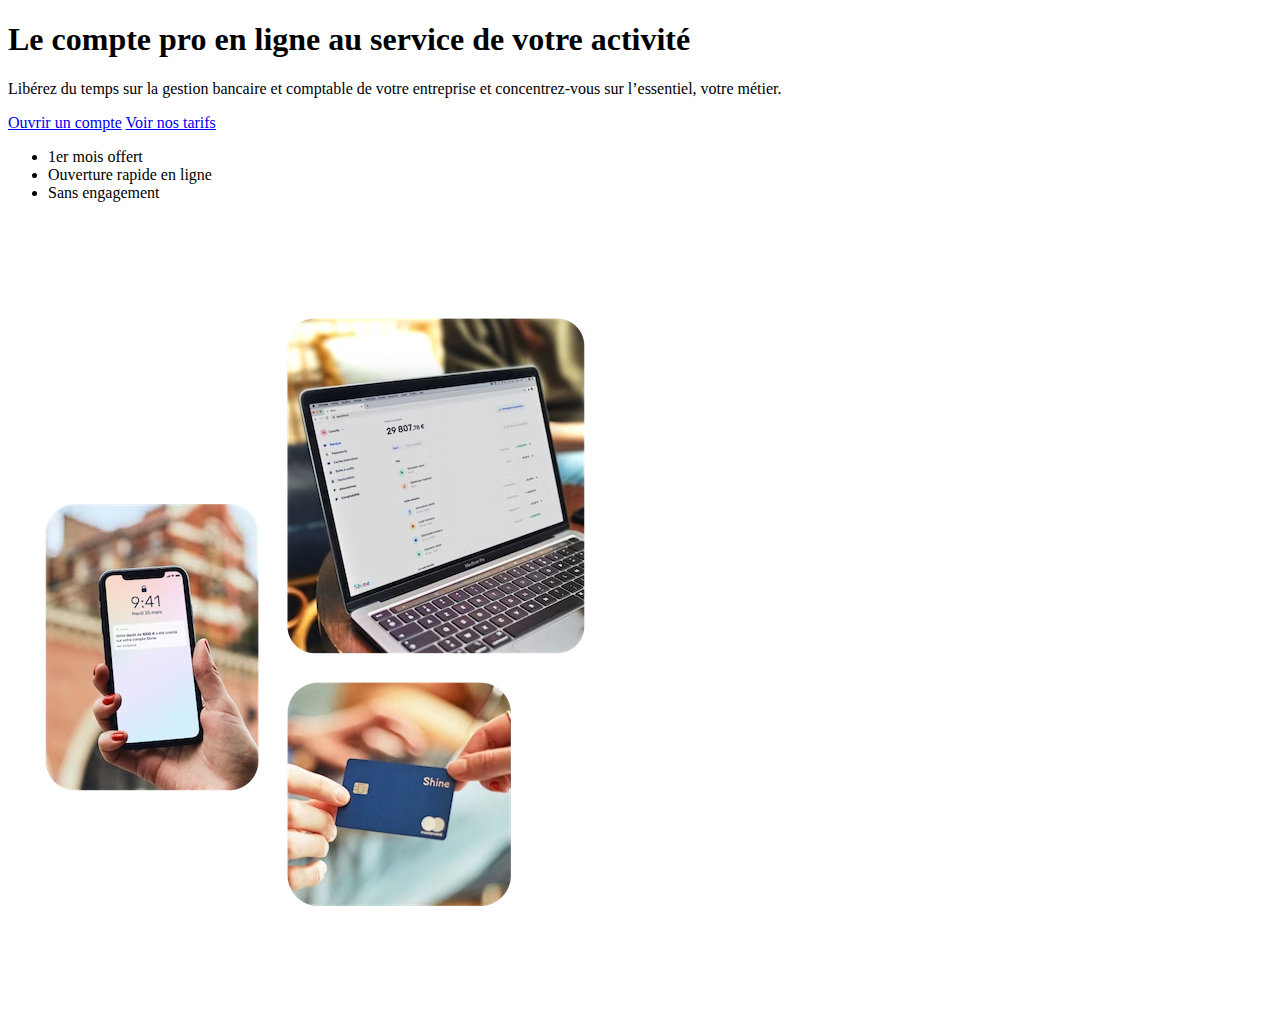
==== projet/index.html @ e363e62d "start recode shine" ====
<!DOCTYPE html>
<html lang="fr-FR">
<head>
    <meta charset="UTF-8">
    <meta http-equiv="X-UA-Compatible" content="IE=edge">
    <meta name="viewport" content="width=device-width, initial-scale=1.0">
    <link rel="stylesheet" href="./assets/css/style.css">
    <title>Shine</title>
</head>
<body>
    <!-- 
        BEM : Block Element Modifier
        BEM :  convention de nommage de classes 
        class="block__element block__element--modifier"
        class="home-cover__title home-cover__title--red"
     -->
    <section class="home-cover">
        <h1 class="home-cover__title">Le compte pro en ligne au service de votre activité</h1>
        <p class="home-cover__paragraphe">Libérez du temps sur la gestion bancaire et comptable de votre entreprise et concentrez-vous sur l’essentiel, votre métier.</p>
        <a class="home-cover__link" href="#">Ouvrir un compte</a>
        <a class="home-cover__link" href="#">Voir nos tarifs</a>
        <ul class="home-cover__list-advantages">
            <li>1er mois offert</li>
            <li>Ouverture rapide en ligne</li>
            <li>Sans engagement</li>
        </ul>
        <img class="home-cover__image" src="./assets/images/cover.avif" alt="Image illustrative">
    </section>
</body>
</html>
---- projet/assets/css/style.css ----
/*# sourceMappingURL=style.css.map */
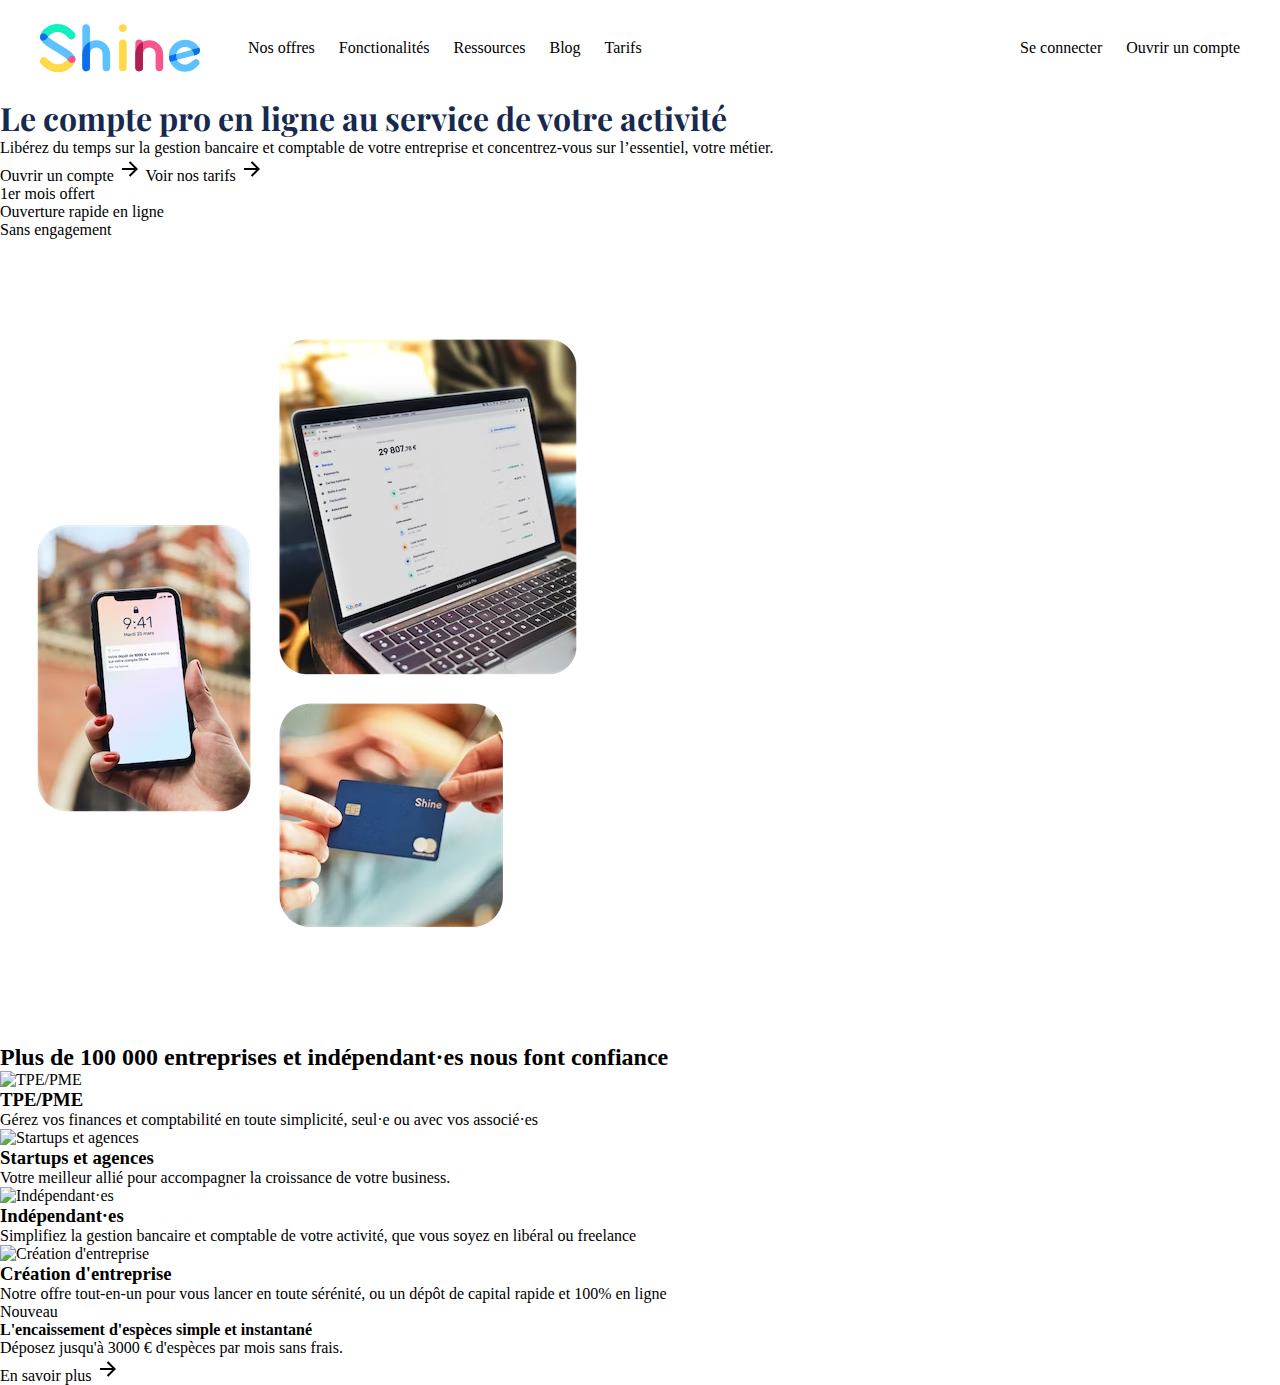
==== commit d7e690f8: "live project 2" ====
--- a/projet/index.html
+++ b/projet/index.html
@@ -5,26 +5,102 @@
     <meta http-equiv="X-UA-Compatible" content="IE=edge">
     <meta name="viewport" content="width=device-width, initial-scale=1.0">
     <link rel="stylesheet" href="./assets/css/style.css">
+    <link rel="preconnect" href="https://fonts.googleapis.com">
+    <link rel="preconnect" href="https://fonts.gstatic.com" crossorigin>
+    <link href="https://fonts.googleapis.com/css2?family=Playfair+Display:ital,wght@0,400;0,500;1,400;1,500&family=Rubik:ital,wght@0,300;0,400;0,500;1,300;1,400;1,500&display=swap" rel="stylesheet"> 
     <title>Shine</title>
 </head>
 <body>
+    <header class="header flux">
+        <svg class="header__logo" xmlns="http://www.w3.org/2000/svg" viewBox="0 0 96 29" focusable="false" class="chakra-icon css-131jqbd" aria-hidden="true"><g fill="none" fill-rule="evenodd"><path fill="#5EC1FF" fill-rule="nonzero" d="M78.276 18.882l14.183-3.791.939 3.494-14.183 3.791z"></path><path fill="#5EC1FF" fill-rule="nonzero" d="M91.99 21.704a2.237 2.237 0 011.003-.596 2.165 2.165 0 012.643 1.516c.192.707 0 1.425-.436 1.94l-.02.02-.01.01c-2.42 2.83-4.314 3.345-5.6 3.688-.071.02-.142.04-.213.05-5.114 1.274-10.319-1.737-11.676-6.79-1.367-5.112 1.712-10.367 6.886-11.75 4.314-1.153 8.71.747 10.856 4.374.425.728.547 1.122.537 1.97a2.617 2.617 0 01-1.813 2.244l-.284.07-1.458.395a5.292 5.292 0 00-.172-1.182c-.76-2.82-3.686-4.497-6.542-3.73-2.855.769-4.557 3.669-3.797 6.498.74 2.769 3.564 4.426 6.37 3.77.07-.021.131-.041.202-.061.972-.263 2.522-1.294 3.301-2.173.071-.08.142-.172.223-.253v-.01z"></path><path fill="#0C6EED" fill-rule="nonzero" d="M91.028 15.48l4.466-1.193.01.01c1.023 1.637.334 3.648-1.529 4.143l-1.56.415s.01-.9-.405-1.86c-.425-.96-.982-1.515-.982-1.515zM78.076 22.695s-.719-1.496-.709-3.557c2.299-.616 4.466-1.192 4.466-1.192s-.537 1.717.496 3.617l-4.253 1.132z"></path><path fill="#F7578C" d="M57.215 17.885c.081-4.537 3.787-8.185 8.354-8.185 4.568 0 8.274 3.648 8.355 8.185v8.235a2.28 2.28 0 01-4.557 0v-8.235a3.797 3.797 0 00-7.595 0v8.235a2.28 2.28 0 01-4.557 0v-8.235z"></path><path fill="#F7578C" d="M59.493 28.394a2.28 2.28 0 01-2.278-2.274V11.47a2.28 2.28 0 014.557 0V26.12a2.28 2.28 0 01-2.279 2.274z"></path><path fill="#B31E50" d="M61.772 17.885V11.48c0-.273-.05-.556-.142-.798a8.33 8.33 0 00-4.415 7.214v8.347a2.277 2.277 0 002.157 2.152h.243a2.277 2.277 0 002.157-2.152v-8.357c0 .01 0 0 0 0z"></path><path fill="#FFD947" d="M49.721 28.394a2.28 2.28 0 01-2.278-2.274V11.47a2.28 2.28 0 014.557 0V26.12a2.28 2.28 0 01-2.279 2.274zM47.342 2.395v.182c0 1.232 1.043 2.263 2.36 2.263 1.235 0 2.278-1.04 2.278-2.263v-.182A2.286 2.286 0 0049.7.09c-1.316 0-2.36 1-2.36 2.304z"></path><path fill="#5EC1FF" d="M25.407 17.876c.081-4.537 3.787-8.185 8.355-8.185 4.567 0 8.273 3.648 8.354 8.185v8.235a2.28 2.28 0 01-4.557 0v-8.235a3.797 3.797 0 00-7.595 0v8.235a2.28 2.28 0 01-4.557 0v-8.235z"></path><path fill="#5EC1FF" d="M25.407 2.385V26.1c0 1.253 1.023 2.294 2.279 2.294a2.29 2.29 0 002.278-2.294V2.385C29.954 1.132 28.931.09 27.686.09a2.303 2.303 0 00-2.279 2.294z"></path><path fill="#0C6EED" d="M29.964 10.6a8.34 8.34 0 00-4.557 7.275v8.215c0 1.182.901 2.163 2.056 2.274a2.29 2.29 0 002.501-2.284v-8.215V10.6z"></path><path fill="#FFD947" fill-rule="nonzero" d="M21.266 21.19v-.111s-.02-2.042-1.955-2.042h-.07c-.557 0-1.054.233-1.418.617 0 0-.638.636-1.428 1.697-.517.778-2.096 2.254-4.304 2.708-2.704.566-5.367-.555-7.929-3.314A2.386 2.386 0 00.8 20.614a2.374 2.374 0 00-.132 3.354c2.289 2.476 4.8 4.052 7.464 4.679.86.202 1.731.303 2.602.303 1.428 0 2.846-.273 4.213-.798 1.62-.637 3.17-1.647 4.344-2.87.912-.94 1.985-2.385 1.985-3.95-.01-.051-.01-.102-.01-.142z"></path><path fill="#13F0C0" fill-rule="nonzero" d="M2.228 9.953c-.466 0-.73.01-1.094-.222A2.38 2.38 0 01.03 7.72c0-2.526 2.795-5.578 6.36-6.942a11.31 11.31 0 016.835-.424c2.653.667 5.155 2.283 7.433 4.8.881.97.81 2.475-.172 3.354a2.378 2.378 0 01-3.362-.172c-2.613-2.88-5.327-4.031-8.06-3.425-2.208.495-3.717 1.98-4.173 2.748-.07.081-.202.233-.223.293-.77.9-1.498 1.92-2.44 2.001z"></path><path fill="#5EC1FF" fill-rule="nonzero" d="M21.256 21.079s0-.172-.05-.415v-.02c-.528-2.97-4.487-5.315-9.409-8.225-1.731-1.03-3.524-2.092-4.9-3.062C5.65 8.478 5.113 7.933 4.89 7.66c-.75-.839-.82-.93-1.094-1.233-.354-.384-.81-.768-1.68-.768h-.061C.962 5.659.08 6.569.03 7.72V7.933s0 .13.04.333c.396 2.82 3.86 5.012 9.307 8.245 1.762 1.041 3.585 2.122 4.982 3.112 1.246.88 1.793 1.435 2.026 1.728.05.061.101.111.142.162.607.687.688.778.951 1.061.355.384.82.768 1.681.768h.061c1.124 0 2.026-.97 2.026-2.162a.12.12 0 00.01-.101z"></path><path fill="#0C6EED" fill-rule="nonzero" d="M2.056 9.963c.557 0 1.053-.233 1.417-.617 0 0 .628-.636 1.418-1.697-.75-.839-.82-.93-1.094-1.233-.354-.384-.81-.768-1.68-.768h-.061C.942 5.648.03 6.618.03 7.8v.111s.02 2.031 1.935 2.041l.09.01z"></path><path fill="#F7578C" fill-rule="nonzero" d="M19.301 19.027c1.935 0 1.955 2.041 1.955 2.041v.112c0 1.192-.911 2.162-2.025 2.162h-.061c-.871 0-1.327-.394-1.681-.768-.284-.303-.344-.384-1.104-1.233a16.759 16.759 0 011.428-1.697c.364-.384.87-.617 1.418-.617h.07z"></path></g></svg>
+        <nav class="header__nav">
+            <ul class="header__list">
+                <li>
+                    <a href="">Nos offres</a>
+                </li>
+                <li>
+                    <a href="">Fonctionalités</a>
+                </li>
+                <li>
+                    <a href="">Ressources</a>
+                </li>
+                <li>
+                    <a href="">Blog</a>
+                </li>
+                <li>
+                    <a href="">Tarifs</a>
+                </li>
+            </ul>
+            <ul class="header__list">
+                <li>
+                    <a href="">Se connecter</a>
+                </li>
+                <li>
+                    <a href="">Ouvrir un compte</a>
+                </li>
+            </ul>
+        </nav>
+    </header>
+
     <!-- 
-        BEM : Block Element Modifier
-        BEM :  convention de nommage de classes 
+        BEM : Block Element Modifier 
+        BEM : convention de nommage de classes
         class="block__element block__element--modifier"
         class="home-cover__title home-cover__title--red"
-     -->
+    -->
+
     <section class="home-cover">
-        <h1 class="home-cover__title">Le compte pro en ligne au service de votre activité</h1>
+        <h1 class="home-cover__title title-1">Le compte pro en ligne au service de votre activité</h1>
         <p class="home-cover__paragraphe">Libérez du temps sur la gestion bancaire et comptable de votre entreprise et concentrez-vous sur l’essentiel, votre métier.</p>
-        <a class="home-cover__link" href="#">Ouvrir un compte</a>
-        <a class="home-cover__link" href="#">Voir nos tarifs</a>
+        <a class="home-cover__link" href="#">
+            <span>Ouvrir un compte</span>
+            <svg xmlns="http://www.w3.org/2000/svg" viewBox="0 0 24 24" width="24" height="24"><path fill="none" d="M0 0h24v24H0z"/><path d="M16.172 11l-5.364-5.364 1.414-1.414L20 12l-7.778 7.778-1.414-1.414L16.172 13H4v-2z"/></svg>
+        </a>
+        <a class="home-cover__link" href="#">
+            <span>Voir nos tarifs</span>
+            <svg xmlns="http://www.w3.org/2000/svg" viewBox="0 0 24 24" width="24" height="24"><path fill="none" d="M0 0h24v24H0z"/><path d="M16.172 11l-5.364-5.364 1.414-1.414L20 12l-7.778 7.778-1.414-1.414L16.172 13H4v-2z"/></svg>
+        </a>
         <ul class="home-cover__list-advantages">
             <li>1er mois offert</li>
             <li>Ouverture rapide en ligne</li>
             <li>Sans engagement</li>
         </ul>
-        <img class="home-cover__image" src="./assets/images/cover.avif" alt="Image illustrative">
+        <img class="home-cover__image" src="./assets/images/cover.avif" alt="Image illustrative de l'utilisation de l'application">
+    </section>
+
+    <section>
+        <h2>Plus de 100 000 entreprises et indépendant·es nous font confiance</h2>
+        <ul>
+            <li>
+                <img src="assets/images/list-1.avif" alt="TPE/PME">
+                <h3>TPE/PME</h3>
+                <p>Gérez vos finances et comptabilité en toute simplicité, seul·e ou avec vos associé·es</p>
+            </li>
+            <li>
+                <img src="assets/images/list-2.avif" alt="Startups et agences">
+                <h3>Startups et agences</h3>
+                <p>Votre meilleur allié pour accompagner la croissance de votre business.</p>
+            </li>
+            <li>
+                <img src="assets/images/list-2.avif" alt="Indépendant·es">
+                <h3>Indépendant·es</h3>
+                <p>Simplifiez la gestion bancaire et comptable de votre activité, que vous soyez en libéral ou freelance</p>
+            </li>
+            <li>
+                <img src="assets/images/list-2.avif" alt="Création d'entreprise">
+                <h3>Création d'entreprise</h3>
+                <p>Notre offre tout-en-un pour vous lancer en toute sérénité, ou un dépôt de capital rapide et 100% en ligne</p>
+            </li>
+        </ul>
+    </section>
+    <section>
+        <p>Nouveau</p>
+        <h4>L'encaissement d'espèces simple et <span>instantané</span></h4>
+        <p>Déposez jusqu'à 3000 € d'espèces par mois sans frais.</p>
+        <a href="#">
+            <span>En savoir plus</span>
+            <svg xmlns="http://www.w3.org/2000/svg" viewBox="0 0 24 24" width="24" height="24"><path fill="none" d="M0 0h24v24H0z"/><path d="M16.172 11l-5.364-5.364 1.414-1.414L20 12l-7.778 7.778-1.414-1.414L16.172 13H4v-2z"/></svg>
+        </a>
     </section>
 </body>
 </html>--- a/projet/assets/css/style.css
+++ b/projet/assets/css/style.css
@@ -1 +1,58 @@
-/*# sourceMappingURL=style.css.map */+* {
+  margin: 0;
+  padding: 0;
+  box-sizing: border-box;
+}
+
+a {
+  text-decoration: none;
+  color: inherit;
+}
+
+ul {
+  list-style: none;
+}
+
+.flux {
+  width: 100%;
+  max-width: 1200px;
+  margin-left: auto;
+  margin-right: auto;
+}
+
+.title-1 {
+  font-family: "Playfair Display", serif;
+  color: #17294d;
+}
+
+.title-2 {
+  font-family: "Rubik", sans-serif;
+  color: #17294d;
+}
+
+.paragraphe {
+  font-family: "Rubik", sans-serif;
+  font-size: 1rem;
+  color: #0c6cf3;
+}
+
+.header {
+  display: flex;
+  padding: 1.5rem 0;
+}
+.header__logo {
+  width: 10rem;
+  flex-shrink: 0;
+  margin-right: 3rem;
+}
+.header__nav {
+  display: flex;
+  flex-grow: 1;
+  justify-content: space-between;
+  align-items: center;
+}
+.header__list {
+  display: flex;
+  -moz-column-gap: 1.5rem;
+       column-gap: 1.5rem;
+}/*# sourceMappingURL=style.css.map */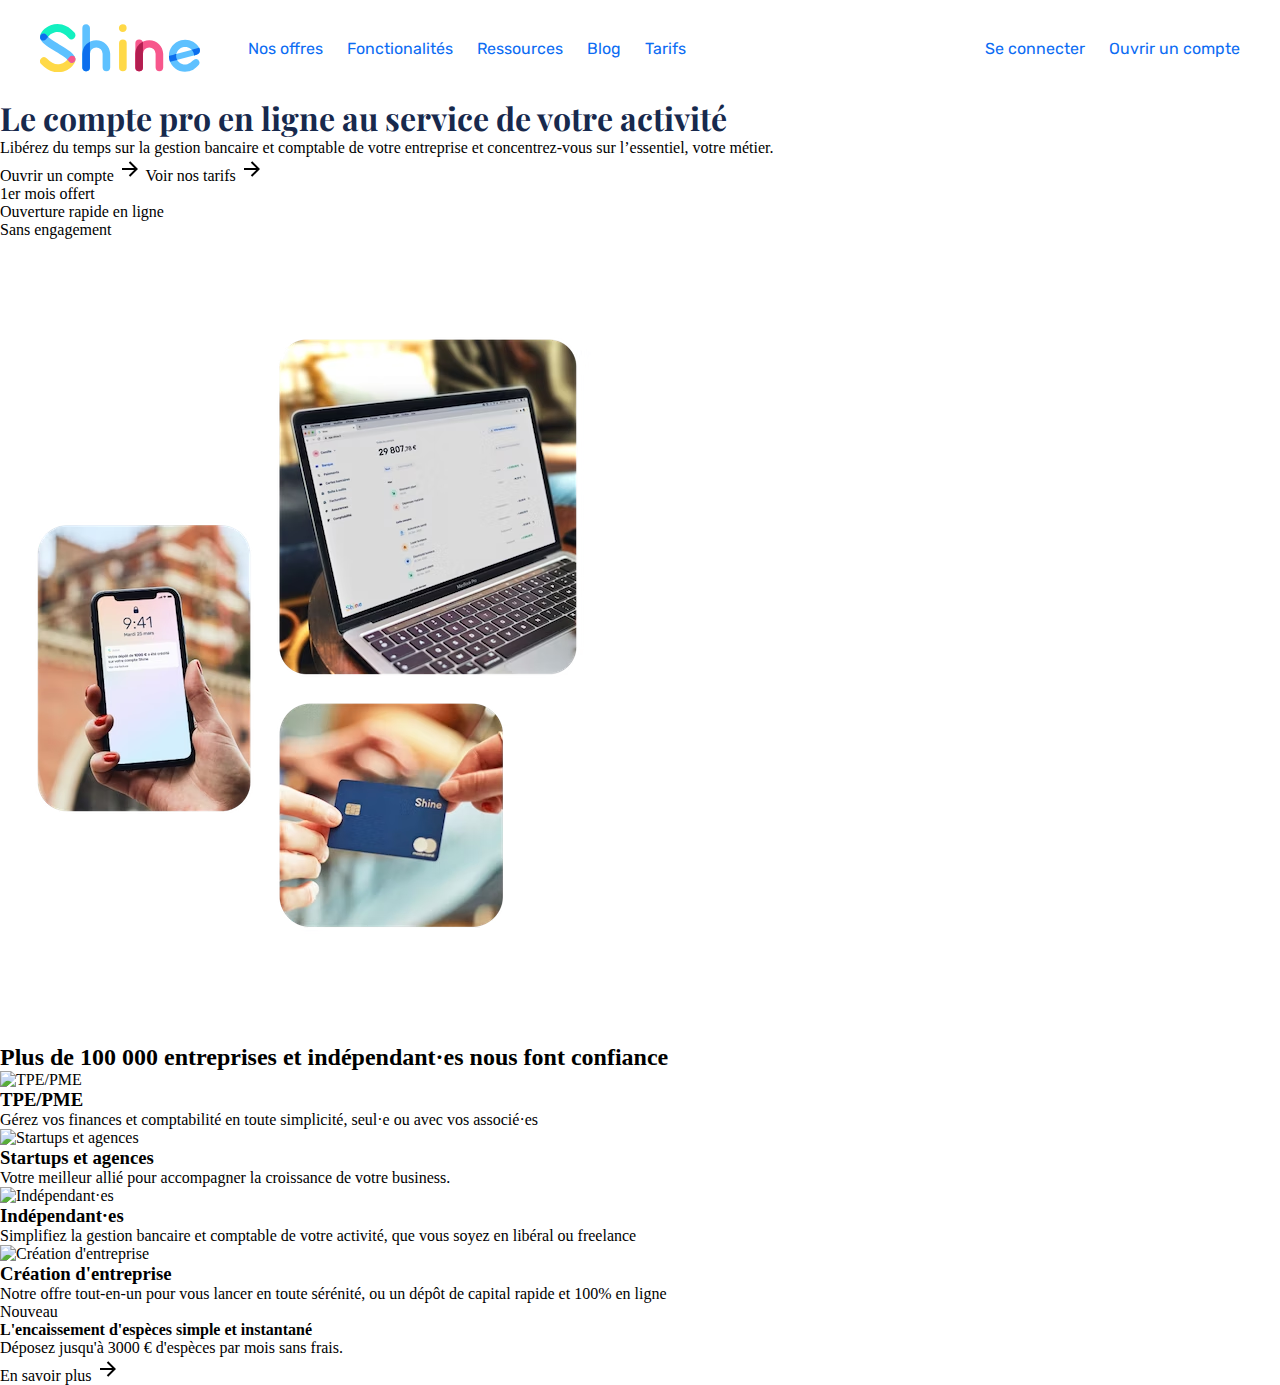
==== commit e235c733: "add theorie-3" ====
--- a/projet/index.html
+++ b/projet/index.html
@@ -13,7 +13,7 @@
 <body>
     <header class="header flux">
         <svg class="header__logo" xmlns="http://www.w3.org/2000/svg" viewBox="0 0 96 29" focusable="false" class="chakra-icon css-131jqbd" aria-hidden="true"><g fill="none" fill-rule="evenodd"><path fill="#5EC1FF" fill-rule="nonzero" d="M78.276 18.882l14.183-3.791.939 3.494-14.183 3.791z"></path><path fill="#5EC1FF" fill-rule="nonzero" d="M91.99 21.704a2.237 2.237 0 011.003-.596 2.165 2.165 0 012.643 1.516c.192.707 0 1.425-.436 1.94l-.02.02-.01.01c-2.42 2.83-4.314 3.345-5.6 3.688-.071.02-.142.04-.213.05-5.114 1.274-10.319-1.737-11.676-6.79-1.367-5.112 1.712-10.367 6.886-11.75 4.314-1.153 8.71.747 10.856 4.374.425.728.547 1.122.537 1.97a2.617 2.617 0 01-1.813 2.244l-.284.07-1.458.395a5.292 5.292 0 00-.172-1.182c-.76-2.82-3.686-4.497-6.542-3.73-2.855.769-4.557 3.669-3.797 6.498.74 2.769 3.564 4.426 6.37 3.77.07-.021.131-.041.202-.061.972-.263 2.522-1.294 3.301-2.173.071-.08.142-.172.223-.253v-.01z"></path><path fill="#0C6EED" fill-rule="nonzero" d="M91.028 15.48l4.466-1.193.01.01c1.023 1.637.334 3.648-1.529 4.143l-1.56.415s.01-.9-.405-1.86c-.425-.96-.982-1.515-.982-1.515zM78.076 22.695s-.719-1.496-.709-3.557c2.299-.616 4.466-1.192 4.466-1.192s-.537 1.717.496 3.617l-4.253 1.132z"></path><path fill="#F7578C" d="M57.215 17.885c.081-4.537 3.787-8.185 8.354-8.185 4.568 0 8.274 3.648 8.355 8.185v8.235a2.28 2.28 0 01-4.557 0v-8.235a3.797 3.797 0 00-7.595 0v8.235a2.28 2.28 0 01-4.557 0v-8.235z"></path><path fill="#F7578C" d="M59.493 28.394a2.28 2.28 0 01-2.278-2.274V11.47a2.28 2.28 0 014.557 0V26.12a2.28 2.28 0 01-2.279 2.274z"></path><path fill="#B31E50" d="M61.772 17.885V11.48c0-.273-.05-.556-.142-.798a8.33 8.33 0 00-4.415 7.214v8.347a2.277 2.277 0 002.157 2.152h.243a2.277 2.277 0 002.157-2.152v-8.357c0 .01 0 0 0 0z"></path><path fill="#FFD947" d="M49.721 28.394a2.28 2.28 0 01-2.278-2.274V11.47a2.28 2.28 0 014.557 0V26.12a2.28 2.28 0 01-2.279 2.274zM47.342 2.395v.182c0 1.232 1.043 2.263 2.36 2.263 1.235 0 2.278-1.04 2.278-2.263v-.182A2.286 2.286 0 0049.7.09c-1.316 0-2.36 1-2.36 2.304z"></path><path fill="#5EC1FF" d="M25.407 17.876c.081-4.537 3.787-8.185 8.355-8.185 4.567 0 8.273 3.648 8.354 8.185v8.235a2.28 2.28 0 01-4.557 0v-8.235a3.797 3.797 0 00-7.595 0v8.235a2.28 2.28 0 01-4.557 0v-8.235z"></path><path fill="#5EC1FF" d="M25.407 2.385V26.1c0 1.253 1.023 2.294 2.279 2.294a2.29 2.29 0 002.278-2.294V2.385C29.954 1.132 28.931.09 27.686.09a2.303 2.303 0 00-2.279 2.294z"></path><path fill="#0C6EED" d="M29.964 10.6a8.34 8.34 0 00-4.557 7.275v8.215c0 1.182.901 2.163 2.056 2.274a2.29 2.29 0 002.501-2.284v-8.215V10.6z"></path><path fill="#FFD947" fill-rule="nonzero" d="M21.266 21.19v-.111s-.02-2.042-1.955-2.042h-.07c-.557 0-1.054.233-1.418.617 0 0-.638.636-1.428 1.697-.517.778-2.096 2.254-4.304 2.708-2.704.566-5.367-.555-7.929-3.314A2.386 2.386 0 00.8 20.614a2.374 2.374 0 00-.132 3.354c2.289 2.476 4.8 4.052 7.464 4.679.86.202 1.731.303 2.602.303 1.428 0 2.846-.273 4.213-.798 1.62-.637 3.17-1.647 4.344-2.87.912-.94 1.985-2.385 1.985-3.95-.01-.051-.01-.102-.01-.142z"></path><path fill="#13F0C0" fill-rule="nonzero" d="M2.228 9.953c-.466 0-.73.01-1.094-.222A2.38 2.38 0 01.03 7.72c0-2.526 2.795-5.578 6.36-6.942a11.31 11.31 0 016.835-.424c2.653.667 5.155 2.283 7.433 4.8.881.97.81 2.475-.172 3.354a2.378 2.378 0 01-3.362-.172c-2.613-2.88-5.327-4.031-8.06-3.425-2.208.495-3.717 1.98-4.173 2.748-.07.081-.202.233-.223.293-.77.9-1.498 1.92-2.44 2.001z"></path><path fill="#5EC1FF" fill-rule="nonzero" d="M21.256 21.079s0-.172-.05-.415v-.02c-.528-2.97-4.487-5.315-9.409-8.225-1.731-1.03-3.524-2.092-4.9-3.062C5.65 8.478 5.113 7.933 4.89 7.66c-.75-.839-.82-.93-1.094-1.233-.354-.384-.81-.768-1.68-.768h-.061C.962 5.659.08 6.569.03 7.72V7.933s0 .13.04.333c.396 2.82 3.86 5.012 9.307 8.245 1.762 1.041 3.585 2.122 4.982 3.112 1.246.88 1.793 1.435 2.026 1.728.05.061.101.111.142.162.607.687.688.778.951 1.061.355.384.82.768 1.681.768h.061c1.124 0 2.026-.97 2.026-2.162a.12.12 0 00.01-.101z"></path><path fill="#0C6EED" fill-rule="nonzero" d="M2.056 9.963c.557 0 1.053-.233 1.417-.617 0 0 .628-.636 1.418-1.697-.75-.839-.82-.93-1.094-1.233-.354-.384-.81-.768-1.68-.768h-.061C.942 5.648.03 6.618.03 7.8v.111s.02 2.031 1.935 2.041l.09.01z"></path><path fill="#F7578C" fill-rule="nonzero" d="M19.301 19.027c1.935 0 1.955 2.041 1.955 2.041v.112c0 1.192-.911 2.162-2.025 2.162h-.061c-.871 0-1.327-.394-1.681-.768-.284-.303-.344-.384-1.104-1.233a16.759 16.759 0 011.428-1.697c.364-.384.87-.617 1.418-.617h.07z"></path></g></svg>
-        <nav class="header__nav">
+        <nav class="header__nav paragraphe">
             <ul class="header__list">
                 <li>
                     <a href="">Nos offres</a>
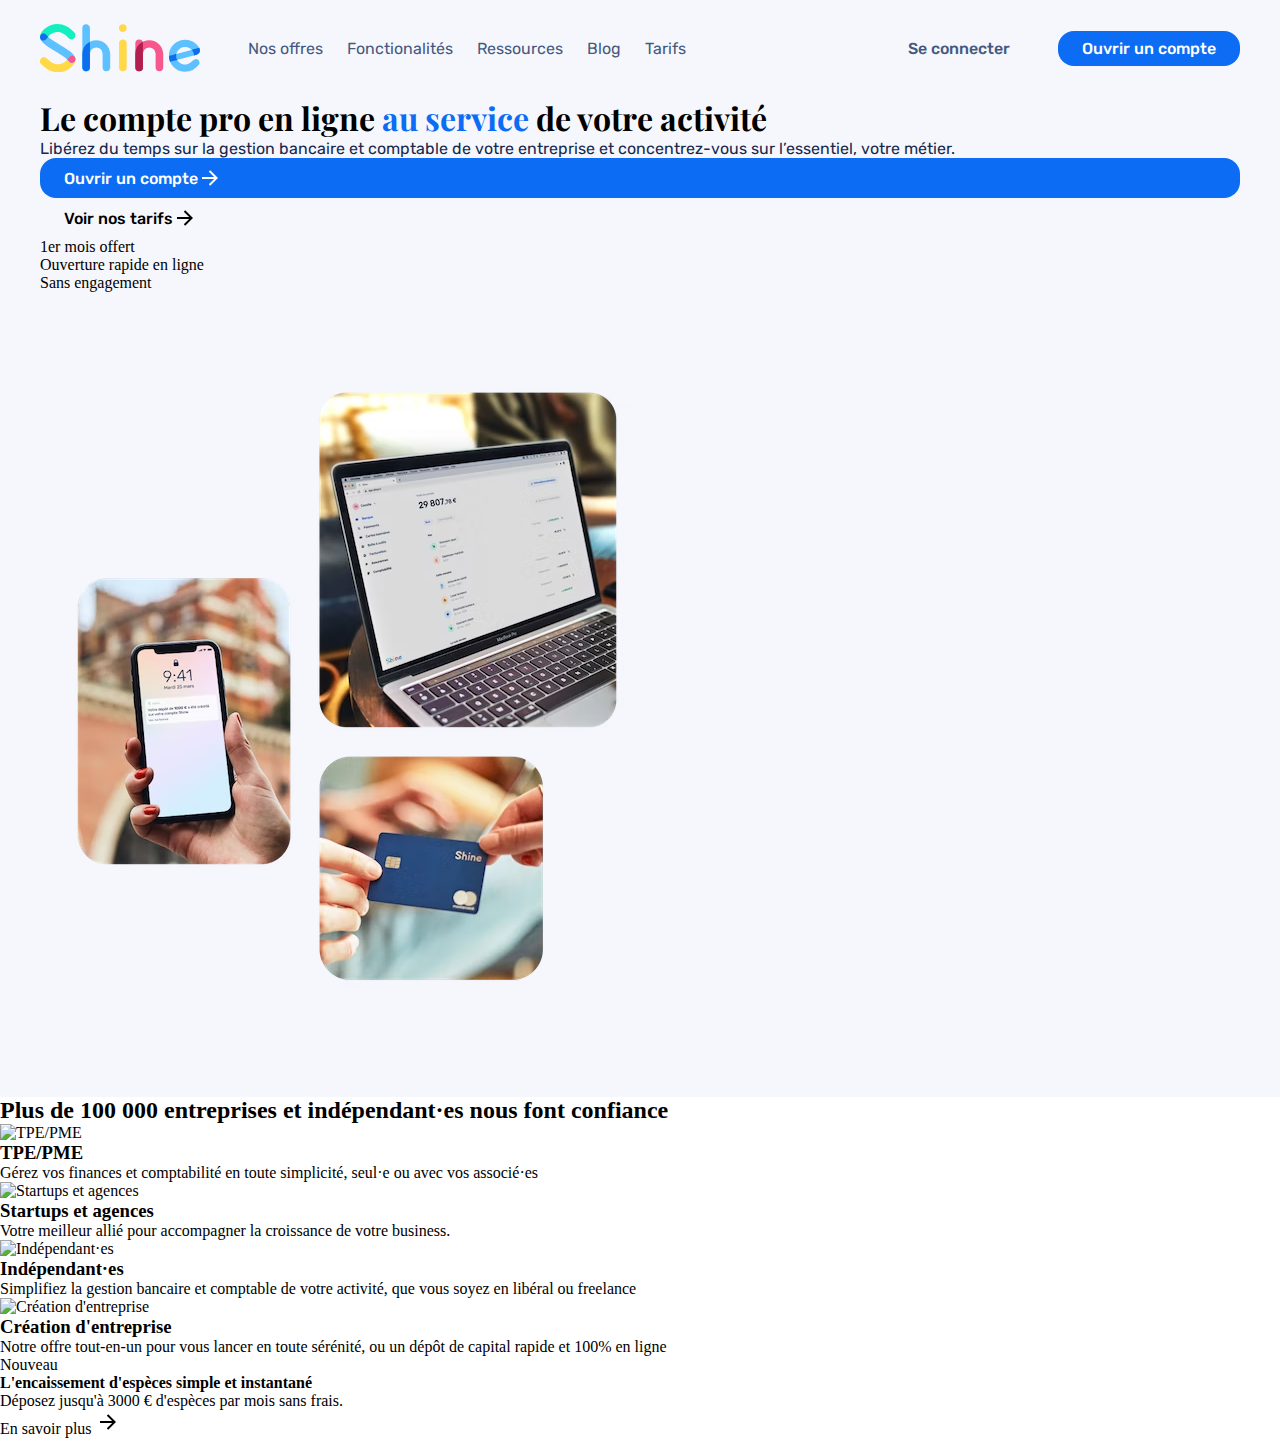
==== commit b5b3fe07: "Live project 3" ====
--- a/projet/index.html
+++ b/projet/index.html
@@ -11,35 +11,37 @@
     <title>Shine</title>
 </head>
 <body>
-    <header class="header flux">
-        <svg class="header__logo" xmlns="http://www.w3.org/2000/svg" viewBox="0 0 96 29" focusable="false" class="chakra-icon css-131jqbd" aria-hidden="true"><g fill="none" fill-rule="evenodd"><path fill="#5EC1FF" fill-rule="nonzero" d="M78.276 18.882l14.183-3.791.939 3.494-14.183 3.791z"></path><path fill="#5EC1FF" fill-rule="nonzero" d="M91.99 21.704a2.237 2.237 0 011.003-.596 2.165 2.165 0 012.643 1.516c.192.707 0 1.425-.436 1.94l-.02.02-.01.01c-2.42 2.83-4.314 3.345-5.6 3.688-.071.02-.142.04-.213.05-5.114 1.274-10.319-1.737-11.676-6.79-1.367-5.112 1.712-10.367 6.886-11.75 4.314-1.153 8.71.747 10.856 4.374.425.728.547 1.122.537 1.97a2.617 2.617 0 01-1.813 2.244l-.284.07-1.458.395a5.292 5.292 0 00-.172-1.182c-.76-2.82-3.686-4.497-6.542-3.73-2.855.769-4.557 3.669-3.797 6.498.74 2.769 3.564 4.426 6.37 3.77.07-.021.131-.041.202-.061.972-.263 2.522-1.294 3.301-2.173.071-.08.142-.172.223-.253v-.01z"></path><path fill="#0C6EED" fill-rule="nonzero" d="M91.028 15.48l4.466-1.193.01.01c1.023 1.637.334 3.648-1.529 4.143l-1.56.415s.01-.9-.405-1.86c-.425-.96-.982-1.515-.982-1.515zM78.076 22.695s-.719-1.496-.709-3.557c2.299-.616 4.466-1.192 4.466-1.192s-.537 1.717.496 3.617l-4.253 1.132z"></path><path fill="#F7578C" d="M57.215 17.885c.081-4.537 3.787-8.185 8.354-8.185 4.568 0 8.274 3.648 8.355 8.185v8.235a2.28 2.28 0 01-4.557 0v-8.235a3.797 3.797 0 00-7.595 0v8.235a2.28 2.28 0 01-4.557 0v-8.235z"></path><path fill="#F7578C" d="M59.493 28.394a2.28 2.28 0 01-2.278-2.274V11.47a2.28 2.28 0 014.557 0V26.12a2.28 2.28 0 01-2.279 2.274z"></path><path fill="#B31E50" d="M61.772 17.885V11.48c0-.273-.05-.556-.142-.798a8.33 8.33 0 00-4.415 7.214v8.347a2.277 2.277 0 002.157 2.152h.243a2.277 2.277 0 002.157-2.152v-8.357c0 .01 0 0 0 0z"></path><path fill="#FFD947" d="M49.721 28.394a2.28 2.28 0 01-2.278-2.274V11.47a2.28 2.28 0 014.557 0V26.12a2.28 2.28 0 01-2.279 2.274zM47.342 2.395v.182c0 1.232 1.043 2.263 2.36 2.263 1.235 0 2.278-1.04 2.278-2.263v-.182A2.286 2.286 0 0049.7.09c-1.316 0-2.36 1-2.36 2.304z"></path><path fill="#5EC1FF" d="M25.407 17.876c.081-4.537 3.787-8.185 8.355-8.185 4.567 0 8.273 3.648 8.354 8.185v8.235a2.28 2.28 0 01-4.557 0v-8.235a3.797 3.797 0 00-7.595 0v8.235a2.28 2.28 0 01-4.557 0v-8.235z"></path><path fill="#5EC1FF" d="M25.407 2.385V26.1c0 1.253 1.023 2.294 2.279 2.294a2.29 2.29 0 002.278-2.294V2.385C29.954 1.132 28.931.09 27.686.09a2.303 2.303 0 00-2.279 2.294z"></path><path fill="#0C6EED" d="M29.964 10.6a8.34 8.34 0 00-4.557 7.275v8.215c0 1.182.901 2.163 2.056 2.274a2.29 2.29 0 002.501-2.284v-8.215V10.6z"></path><path fill="#FFD947" fill-rule="nonzero" d="M21.266 21.19v-.111s-.02-2.042-1.955-2.042h-.07c-.557 0-1.054.233-1.418.617 0 0-.638.636-1.428 1.697-.517.778-2.096 2.254-4.304 2.708-2.704.566-5.367-.555-7.929-3.314A2.386 2.386 0 00.8 20.614a2.374 2.374 0 00-.132 3.354c2.289 2.476 4.8 4.052 7.464 4.679.86.202 1.731.303 2.602.303 1.428 0 2.846-.273 4.213-.798 1.62-.637 3.17-1.647 4.344-2.87.912-.94 1.985-2.385 1.985-3.95-.01-.051-.01-.102-.01-.142z"></path><path fill="#13F0C0" fill-rule="nonzero" d="M2.228 9.953c-.466 0-.73.01-1.094-.222A2.38 2.38 0 01.03 7.72c0-2.526 2.795-5.578 6.36-6.942a11.31 11.31 0 016.835-.424c2.653.667 5.155 2.283 7.433 4.8.881.97.81 2.475-.172 3.354a2.378 2.378 0 01-3.362-.172c-2.613-2.88-5.327-4.031-8.06-3.425-2.208.495-3.717 1.98-4.173 2.748-.07.081-.202.233-.223.293-.77.9-1.498 1.92-2.44 2.001z"></path><path fill="#5EC1FF" fill-rule="nonzero" d="M21.256 21.079s0-.172-.05-.415v-.02c-.528-2.97-4.487-5.315-9.409-8.225-1.731-1.03-3.524-2.092-4.9-3.062C5.65 8.478 5.113 7.933 4.89 7.66c-.75-.839-.82-.93-1.094-1.233-.354-.384-.81-.768-1.68-.768h-.061C.962 5.659.08 6.569.03 7.72V7.933s0 .13.04.333c.396 2.82 3.86 5.012 9.307 8.245 1.762 1.041 3.585 2.122 4.982 3.112 1.246.88 1.793 1.435 2.026 1.728.05.061.101.111.142.162.607.687.688.778.951 1.061.355.384.82.768 1.681.768h.061c1.124 0 2.026-.97 2.026-2.162a.12.12 0 00.01-.101z"></path><path fill="#0C6EED" fill-rule="nonzero" d="M2.056 9.963c.557 0 1.053-.233 1.417-.617 0 0 .628-.636 1.418-1.697-.75-.839-.82-.93-1.094-1.233-.354-.384-.81-.768-1.68-.768h-.061C.942 5.648.03 6.618.03 7.8v.111s.02 2.031 1.935 2.041l.09.01z"></path><path fill="#F7578C" fill-rule="nonzero" d="M19.301 19.027c1.935 0 1.955 2.041 1.955 2.041v.112c0 1.192-.911 2.162-2.025 2.162h-.061c-.871 0-1.327-.394-1.681-.768-.284-.303-.344-.384-1.104-1.233a16.759 16.759 0 011.428-1.697c.364-.384.87-.617 1.418-.617h.07z"></path></g></svg>
-        <nav class="header__nav paragraphe">
-            <ul class="header__list">
-                <li>
-                    <a href="">Nos offres</a>
-                </li>
-                <li>
-                    <a href="">Fonctionalités</a>
-                </li>
-                <li>
-                    <a href="">Ressources</a>
-                </li>
-                <li>
-                    <a href="">Blog</a>
-                </li>
-                <li>
-                    <a href="">Tarifs</a>
-                </li>
-            </ul>
-            <ul class="header__list">
-                <li>
-                    <a href="">Se connecter</a>
-                </li>
-                <li>
-                    <a href="">Ouvrir un compte</a>
-                </li>
-            </ul>
-        </nav>
+    <header class="header">
+        <div class="flux">
+            <svg class="header__logo" xmlns="http://www.w3.org/2000/svg" viewBox="0 0 96 29" focusable="false" class="chakra-icon css-131jqbd" aria-hidden="true"><g fill="none" fill-rule="evenodd"><path fill="#5EC1FF" fill-rule="nonzero" d="M78.276 18.882l14.183-3.791.939 3.494-14.183 3.791z"></path><path fill="#5EC1FF" fill-rule="nonzero" d="M91.99 21.704a2.237 2.237 0 011.003-.596 2.165 2.165 0 012.643 1.516c.192.707 0 1.425-.436 1.94l-.02.02-.01.01c-2.42 2.83-4.314 3.345-5.6 3.688-.071.02-.142.04-.213.05-5.114 1.274-10.319-1.737-11.676-6.79-1.367-5.112 1.712-10.367 6.886-11.75 4.314-1.153 8.71.747 10.856 4.374.425.728.547 1.122.537 1.97a2.617 2.617 0 01-1.813 2.244l-.284.07-1.458.395a5.292 5.292 0 00-.172-1.182c-.76-2.82-3.686-4.497-6.542-3.73-2.855.769-4.557 3.669-3.797 6.498.74 2.769 3.564 4.426 6.37 3.77.07-.021.131-.041.202-.061.972-.263 2.522-1.294 3.301-2.173.071-.08.142-.172.223-.253v-.01z"></path><path fill="#0C6EED" fill-rule="nonzero" d="M91.028 15.48l4.466-1.193.01.01c1.023 1.637.334 3.648-1.529 4.143l-1.56.415s.01-.9-.405-1.86c-.425-.96-.982-1.515-.982-1.515zM78.076 22.695s-.719-1.496-.709-3.557c2.299-.616 4.466-1.192 4.466-1.192s-.537 1.717.496 3.617l-4.253 1.132z"></path><path fill="#F7578C" d="M57.215 17.885c.081-4.537 3.787-8.185 8.354-8.185 4.568 0 8.274 3.648 8.355 8.185v8.235a2.28 2.28 0 01-4.557 0v-8.235a3.797 3.797 0 00-7.595 0v8.235a2.28 2.28 0 01-4.557 0v-8.235z"></path><path fill="#F7578C" d="M59.493 28.394a2.28 2.28 0 01-2.278-2.274V11.47a2.28 2.28 0 014.557 0V26.12a2.28 2.28 0 01-2.279 2.274z"></path><path fill="#B31E50" d="M61.772 17.885V11.48c0-.273-.05-.556-.142-.798a8.33 8.33 0 00-4.415 7.214v8.347a2.277 2.277 0 002.157 2.152h.243a2.277 2.277 0 002.157-2.152v-8.357c0 .01 0 0 0 0z"></path><path fill="#FFD947" d="M49.721 28.394a2.28 2.28 0 01-2.278-2.274V11.47a2.28 2.28 0 014.557 0V26.12a2.28 2.28 0 01-2.279 2.274zM47.342 2.395v.182c0 1.232 1.043 2.263 2.36 2.263 1.235 0 2.278-1.04 2.278-2.263v-.182A2.286 2.286 0 0049.7.09c-1.316 0-2.36 1-2.36 2.304z"></path><path fill="#5EC1FF" d="M25.407 17.876c.081-4.537 3.787-8.185 8.355-8.185 4.567 0 8.273 3.648 8.354 8.185v8.235a2.28 2.28 0 01-4.557 0v-8.235a3.797 3.797 0 00-7.595 0v8.235a2.28 2.28 0 01-4.557 0v-8.235z"></path><path fill="#5EC1FF" d="M25.407 2.385V26.1c0 1.253 1.023 2.294 2.279 2.294a2.29 2.29 0 002.278-2.294V2.385C29.954 1.132 28.931.09 27.686.09a2.303 2.303 0 00-2.279 2.294z"></path><path fill="#0C6EED" d="M29.964 10.6a8.34 8.34 0 00-4.557 7.275v8.215c0 1.182.901 2.163 2.056 2.274a2.29 2.29 0 002.501-2.284v-8.215V10.6z"></path><path fill="#FFD947" fill-rule="nonzero" d="M21.266 21.19v-.111s-.02-2.042-1.955-2.042h-.07c-.557 0-1.054.233-1.418.617 0 0-.638.636-1.428 1.697-.517.778-2.096 2.254-4.304 2.708-2.704.566-5.367-.555-7.929-3.314A2.386 2.386 0 00.8 20.614a2.374 2.374 0 00-.132 3.354c2.289 2.476 4.8 4.052 7.464 4.679.86.202 1.731.303 2.602.303 1.428 0 2.846-.273 4.213-.798 1.62-.637 3.17-1.647 4.344-2.87.912-.94 1.985-2.385 1.985-3.95-.01-.051-.01-.102-.01-.142z"></path><path fill="#13F0C0" fill-rule="nonzero" d="M2.228 9.953c-.466 0-.73.01-1.094-.222A2.38 2.38 0 01.03 7.72c0-2.526 2.795-5.578 6.36-6.942a11.31 11.31 0 016.835-.424c2.653.667 5.155 2.283 7.433 4.8.881.97.81 2.475-.172 3.354a2.378 2.378 0 01-3.362-.172c-2.613-2.88-5.327-4.031-8.06-3.425-2.208.495-3.717 1.98-4.173 2.748-.07.081-.202.233-.223.293-.77.9-1.498 1.92-2.44 2.001z"></path><path fill="#5EC1FF" fill-rule="nonzero" d="M21.256 21.079s0-.172-.05-.415v-.02c-.528-2.97-4.487-5.315-9.409-8.225-1.731-1.03-3.524-2.092-4.9-3.062C5.65 8.478 5.113 7.933 4.89 7.66c-.75-.839-.82-.93-1.094-1.233-.354-.384-.81-.768-1.68-.768h-.061C.962 5.659.08 6.569.03 7.72V7.933s0 .13.04.333c.396 2.82 3.86 5.012 9.307 8.245 1.762 1.041 3.585 2.122 4.982 3.112 1.246.88 1.793 1.435 2.026 1.728.05.061.101.111.142.162.607.687.688.778.951 1.061.355.384.82.768 1.681.768h.061c1.124 0 2.026-.97 2.026-2.162a.12.12 0 00.01-.101z"></path><path fill="#0C6EED" fill-rule="nonzero" d="M2.056 9.963c.557 0 1.053-.233 1.417-.617 0 0 .628-.636 1.418-1.697-.75-.839-.82-.93-1.094-1.233-.354-.384-.81-.768-1.68-.768h-.061C.942 5.648.03 6.618.03 7.8v.111s.02 2.031 1.935 2.041l.09.01z"></path><path fill="#F7578C" fill-rule="nonzero" d="M19.301 19.027c1.935 0 1.955 2.041 1.955 2.041v.112c0 1.192-.911 2.162-2.025 2.162h-.061c-.871 0-1.327-.394-1.681-.768-.284-.303-.344-.384-1.104-1.233a16.759 16.759 0 011.428-1.697c.364-.384.87-.617 1.418-.617h.07z"></path></g></svg>
+            <nav class="header__nav">
+                <ul class="header__list">
+                    <li>
+                        <a href="">Nos offres</a>
+                    </li>
+                    <li>
+                        <a href="">Fonctionalités</a>
+                    </li>
+                    <li>
+                        <a href="">Ressources</a>
+                    </li>
+                    <li>
+                        <a href="">Blog</a>
+                    </li>
+                    <li>
+                        <a href="">Tarifs</a>
+                    </li>
+                </ul>
+                <ul class="header__list">
+                    <li>
+                        <a class="button" href="">Se connecter</a>
+                    </li>
+                    <li>
+                        <a class="button--blue" href="">Ouvrir un compte</a>
+                    </li>
+                </ul>
+            </nav>
+        </div>
     </header>
 
     <!-- 
@@ -50,22 +52,24 @@
     -->
 
     <section class="home-cover">
-        <h1 class="home-cover__title title-1">Le compte pro en ligne au service de votre activité</h1>
-        <p class="home-cover__paragraphe">Libérez du temps sur la gestion bancaire et comptable de votre entreprise et concentrez-vous sur l’essentiel, votre métier.</p>
-        <a class="home-cover__link" href="#">
-            <span>Ouvrir un compte</span>
-            <svg xmlns="http://www.w3.org/2000/svg" viewBox="0 0 24 24" width="24" height="24"><path fill="none" d="M0 0h24v24H0z"/><path d="M16.172 11l-5.364-5.364 1.414-1.414L20 12l-7.778 7.778-1.414-1.414L16.172 13H4v-2z"/></svg>
-        </a>
-        <a class="home-cover__link" href="#">
-            <span>Voir nos tarifs</span>
-            <svg xmlns="http://www.w3.org/2000/svg" viewBox="0 0 24 24" width="24" height="24"><path fill="none" d="M0 0h24v24H0z"/><path d="M16.172 11l-5.364-5.364 1.414-1.414L20 12l-7.778 7.778-1.414-1.414L16.172 13H4v-2z"/></svg>
-        </a>
-        <ul class="home-cover__list-advantages">
-            <li>1er mois offert</li>
-            <li>Ouverture rapide en ligne</li>
-            <li>Sans engagement</li>
-        </ul>
-        <img class="home-cover__image" src="./assets/images/cover.avif" alt="Image illustrative de l'utilisation de l'application">
+        <div class="flux">
+            <h1 class="home-cover__title">Le compte pro en ligne <span>au service</span> de votre activité</h1>
+            <p class="home-cover__paragraphe">Libérez du temps sur la gestion bancaire et comptable de votre entreprise et concentrez-vous sur l’essentiel, votre métier.</p>
+            <a class="button--blue" href="#">
+                Ouvrir un compte
+                <svg class="button__icon" xmlns="http://www.w3.org/2000/svg" viewBox="0 0 24 24" width="24" height="24"><path fill="none" d="M0 0h24v24H0z"/><path d="M16.172 11l-5.364-5.364 1.414-1.414L20 12l-7.778 7.778-1.414-1.414L16.172 13H4v-2z"/></svg>
+            </a>
+            <a class="button home-cover__link" href="#">
+                Voir nos tarifs
+                <svg class="button__icon" xmlns="http://www.w3.org/2000/svg" viewBox="0 0 24 24" width="24" height="24"><path fill="none" d="M0 0h24v24H0z"/><path d="M16.172 11l-5.364-5.364 1.414-1.414L20 12l-7.778 7.778-1.414-1.414L16.172 13H4v-2z"/></svg>
+            </a>
+            <ul class="home-cover__list-advantages">
+                <li>1er mois offert</li>
+                <li>Ouverture rapide en ligne</li>
+                <li>Sans engagement</li>
+            </ul>
+            <img class="home-cover__image" src="./assets/images/cover.avif" alt="Image illustrative de l'utilisation de l'application">
+        </div>
     </section>
 
     <section>
--- a/projet/assets/css/style.css
+++ b/projet/assets/css/style.css
@@ -20,25 +20,33 @@
   margin-right: auto;
 }
 
-.title-1 {
+.home-cover__title {
   font-family: "Playfair Display", serif;
+}
+
+.button, .button--blue, .home-cover__paragraphe, .header__list {
+  font-family: "Rubik", sans-serif;
+  font-size: 1rem;
+}
+
+.header__list {
+  color: #455980;
+}
+
+.home-cover__title span {
+  color: #0c6cf3;
+}
+
+.home-cover__paragraphe {
   color: #17294d;
 }
 
-.title-2 {
-  font-family: "Rubik", sans-serif;
-  color: #17294d;
+.header {
+  padding: 1.5rem 0;
+  background-color: #f5f7fd;
 }
-
-.paragraphe {
-  font-family: "Rubik", sans-serif;
-  font-size: 1rem;
-  color: #0c6cf3;
-}
-
-.header {
+.header div {
   display: flex;
-  padding: 1.5rem 0;
 }
 .header__logo {
   width: 10rem;
@@ -55,4 +63,32 @@
   display: flex;
   -moz-column-gap: 1.5rem;
        column-gap: 1.5rem;
+}
+
+.home-cover {
+  background-color: #f5f7fd;
+}
+.button, .button--blue {
+  border-radius: 1rem;
+  padding: 0.5rem 1.5rem;
+  font-weight: 500;
+  display: flex;
+  align-items: center;
+}
+.button:not(.button--blue):hover, .button--blue:not(.button--blue):hover {
+  color: #0c6cf3;
+}
+.button__icon {
+  fill: inherit;
+}
+.button--blue {
+  background-color: #0c6cf3;
+  color: #FFFFFF;
+  transition: 0.5s ease-in;
+}
+.button--blue:hover {
+  background-color: #074192;
+}
+.button--blue .button__icon {
+  fill: #FFFFFF;
 }/*# sourceMappingURL=style.css.map */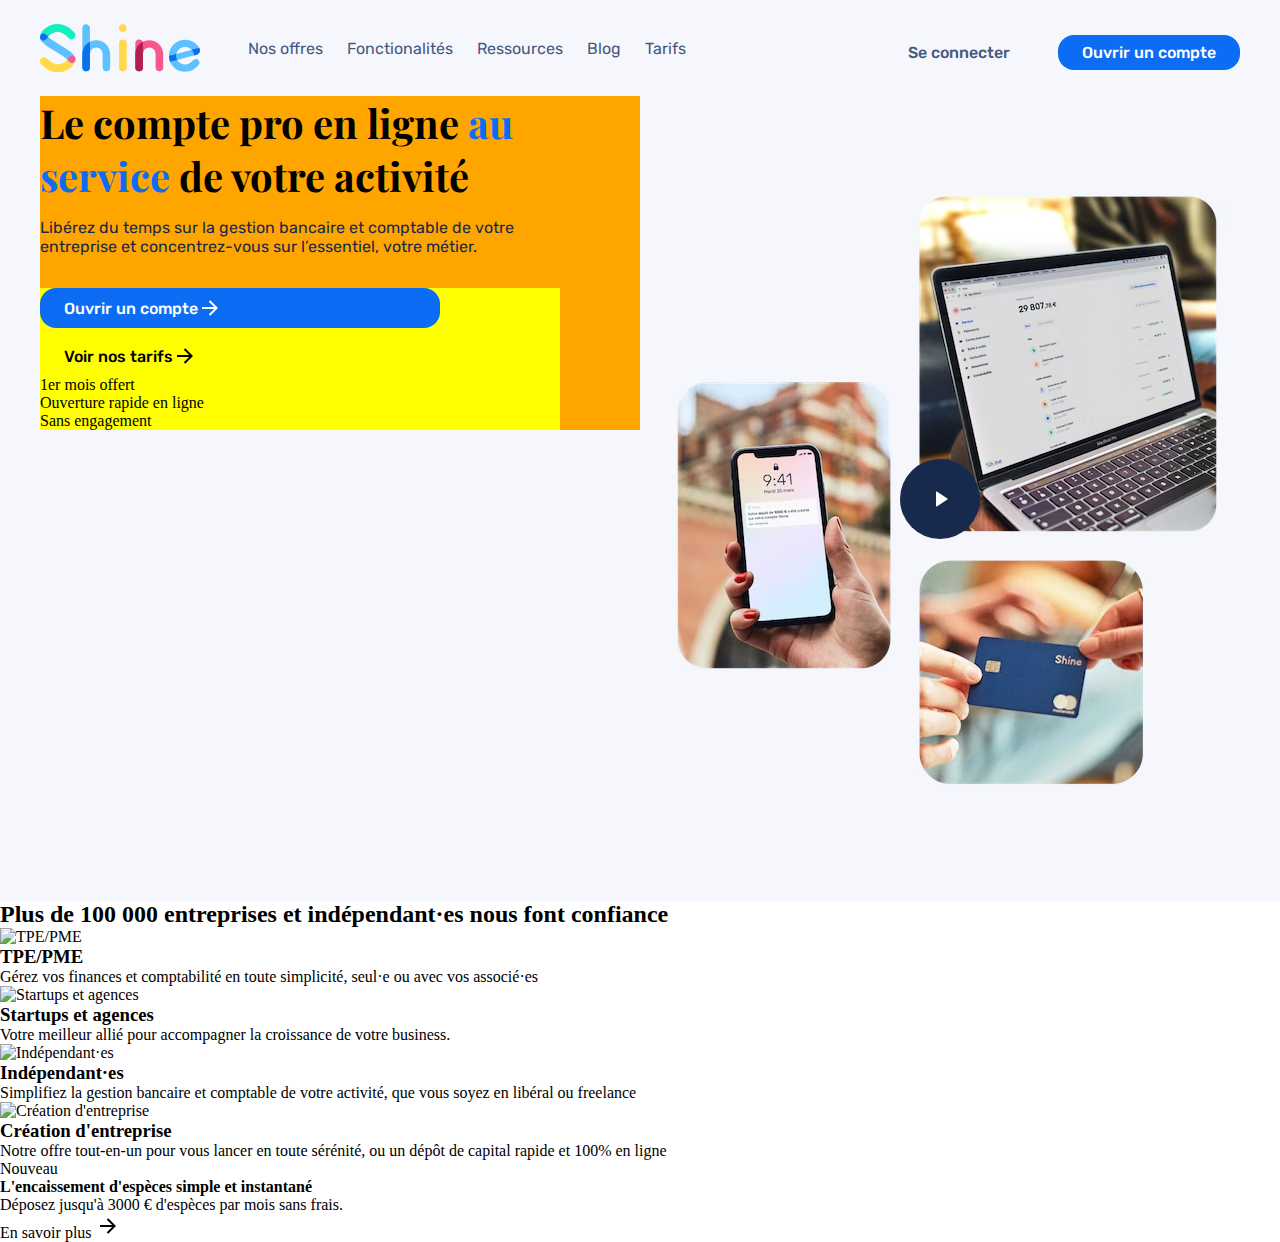
==== commit 2e679948: "live project 4" ====
--- a/projet/index.html
+++ b/projet/index.html
@@ -52,23 +52,32 @@
     -->
 
     <section class="home-cover">
-        <div class="flux">
-            <h1 class="home-cover__title">Le compte pro en ligne <span>au service</span> de votre activité</h1>
-            <p class="home-cover__paragraphe">Libérez du temps sur la gestion bancaire et comptable de votre entreprise et concentrez-vous sur l’essentiel, votre métier.</p>
-            <a class="button--blue" href="#">
-                Ouvrir un compte
-                <svg class="button__icon" xmlns="http://www.w3.org/2000/svg" viewBox="0 0 24 24" width="24" height="24"><path fill="none" d="M0 0h24v24H0z"/><path d="M16.172 11l-5.364-5.364 1.414-1.414L20 12l-7.778 7.778-1.414-1.414L16.172 13H4v-2z"/></svg>
-            </a>
-            <a class="button home-cover__link" href="#">
-                Voir nos tarifs
-                <svg class="button__icon" xmlns="http://www.w3.org/2000/svg" viewBox="0 0 24 24" width="24" height="24"><path fill="none" d="M0 0h24v24H0z"/><path d="M16.172 11l-5.364-5.364 1.414-1.414L20 12l-7.778 7.778-1.414-1.414L16.172 13H4v-2z"/></svg>
-            </a>
-            <ul class="home-cover__list-advantages">
-                <li>1er mois offert</li>
-                <li>Ouverture rapide en ligne</li>
-                <li>Sans engagement</li>
-            </ul>
-            <img class="home-cover__image" src="./assets/images/cover.avif" alt="Image illustrative de l'utilisation de l'application">
+        <div class="flux home-cover__container">
+            <div class="home-cover__text">
+                <h1 class="home-cover__title">Le compte pro en ligne <span>au service</span> de votre activité</h1>
+                <p class="home-cover__paragraphe">Libérez du temps sur la gestion bancaire et comptable de votre entreprise et concentrez-vous sur l’essentiel, votre métier.</p>
+                <div class="home-cover__cta">
+                    <a class="button--blue" href="#">
+                        Ouvrir un compte
+                        <svg class="button__icon" xmlns="http://www.w3.org/2000/svg" viewBox="0 0 24 24" width="24" height="24"><path fill="none" d="M0 0h24v24H0z"/><path d="M16.172 11l-5.364-5.364 1.414-1.414L20 12l-7.778 7.778-1.414-1.414L16.172 13H4v-2z"/></svg>
+                    </a>
+                    <a class="button home-cover__link" href="#">
+                        Voir nos tarifs
+                        <svg class="button__icon" xmlns="http://www.w3.org/2000/svg" viewBox="0 0 24 24" width="24" height="24"><path fill="none" d="M0 0h24v24H0z"/><path d="M16.172 11l-5.364-5.364 1.414-1.414L20 12l-7.778 7.778-1.414-1.414L16.172 13H4v-2z"/></svg>
+                    </a>
+                    <ul class="home-cover__list-advantages">
+                        <li>1er mois offert</li>
+                        <li>Ouverture rapide en ligne</li>
+                        <li>Sans engagement</li>
+                    </ul>
+                </div>
+            </div>
+            <div class="home-cover__medias">
+                <img class="home-cover__image" src="./assets/images/cover.avif" alt="Image illustrative de l'utilisation de l'application">
+                <div class="home-cover__play">
+                    <svg xmlns="http://www.w3.org/2000/svg" viewBox="0 0 24 24" width="24" height="24"><path fill="none" d="M0 0h24v24H0z"/><path d="M19.376 12.416L8.777 19.482A.5.5 0 0 1 8 19.066V4.934a.5.5 0 0 1 .777-.416l10.599 7.066a.5.5 0 0 1 0 .832z"/></svg>
+                </div>
+            </div>
         </div>
     </section>
 
--- a/projet/assets/css/style.css
+++ b/projet/assets/css/style.css
@@ -22,6 +22,7 @@
 
 .home-cover__title {
   font-family: "Playfair Display", serif;
+  font-size: 2.5rem;
 }
 
 .button, .button--blue, .home-cover__paragraphe, .header__list {
@@ -39,6 +40,18 @@
 
 .home-cover__paragraphe {
   color: #17294d;
+}
+
+.button, .button--blue {
+  margin-top: 0.5rem;
+}
+
+.home-cover__paragraphe {
+  margin-top: 1rem;
+}
+
+.home-cover__cta {
+  margin-top: 2rem;
 }
 
 .header {
@@ -68,6 +81,46 @@
 .home-cover {
   background-color: #f5f7fd;
 }
+.home-cover__container {
+  display: flex;
+  justify-content: flex-start;
+  align-items: flex-start;
+  flex-direction: row;
+}
+.home-cover__text {
+  flex-grow: 1;
+  background-color: orange;
+  padding-right: 5rem;
+}
+.home-cover__cta {
+  background-color: yellow;
+  padding-right: 7.5rem;
+}
+.home-cover__medias {
+  width: 50%;
+  position: relative;
+  flex-shrink: 0;
+}
+.home-cover__image {
+  width: 100%;
+  height: auto;
+}
+.home-cover__play {
+  position: absolute;
+  top: 50%;
+  left: 50%;
+  transform: translateX(-50%) translateY(-50%);
+  fill: white;
+  width: 5rem;
+  height: 5rem;
+  background-color: #17294d;
+  border-radius: 100%;
+  display: flex;
+  justify-content: center;
+  align-items: center;
+  flex-direction: row;
+}
+
 .button, .button--blue {
   border-radius: 1rem;
   padding: 0.5rem 1.5rem;
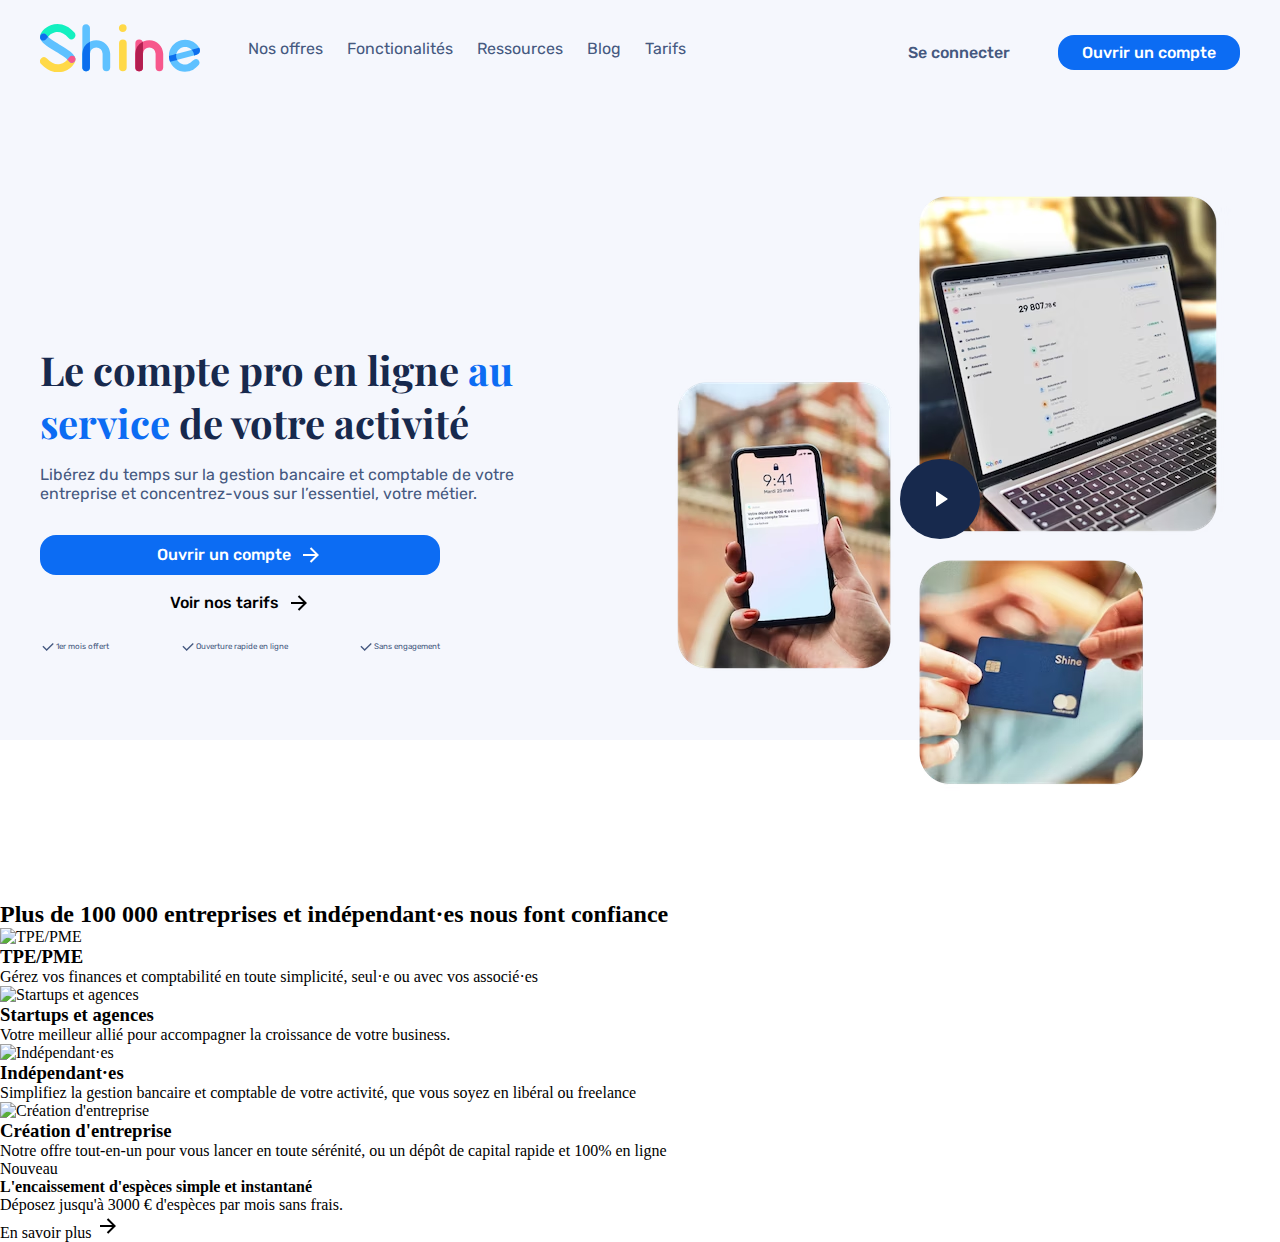
==== commit 81f22945: "live project 5" ====
--- a/projet/index.html
+++ b/projet/index.html
@@ -66,9 +66,18 @@
                         <svg class="button__icon" xmlns="http://www.w3.org/2000/svg" viewBox="0 0 24 24" width="24" height="24"><path fill="none" d="M0 0h24v24H0z"/><path d="M16.172 11l-5.364-5.364 1.414-1.414L20 12l-7.778 7.778-1.414-1.414L16.172 13H4v-2z"/></svg>
                     </a>
                     <ul class="home-cover__list-advantages">
-                        <li>1er mois offert</li>
-                        <li>Ouverture rapide en ligne</li>
-                        <li>Sans engagement</li>
+                        <li class="home-cover__advantage">
+                            <svg class="home-cover__check" xmlns="http://www.w3.org/2000/svg" viewBox="0 0 24 24" width="24" height="24"><path fill="none" d="M0 0h24v24H0z"/><path d="M10 15.172l9.192-9.193 1.415 1.414L10 18l-6.364-6.364 1.414-1.414z"/></svg>
+                            1er mois offert
+                        </li>
+                        <li class="home-cover__advantage">
+                            <svg class="home-cover__check" xmlns="http://www.w3.org/2000/svg" viewBox="0 0 24 24" width="24" height="24"><path fill="none" d="M0 0h24v24H0z"/><path d="M10 15.172l9.192-9.193 1.415 1.414L10 18l-6.364-6.364 1.414-1.414z"/></svg>
+                            Ouverture rapide en ligne
+                        </li>
+                        <li class="home-cover__advantage">
+                            <svg class="home-cover__check" xmlns="http://www.w3.org/2000/svg" viewBox="0 0 24 24" width="24" height="24"><path fill="none" d="M0 0h24v24H0z"/><path d="M10 15.172l9.192-9.193 1.415 1.414L10 18l-6.364-6.364 1.414-1.414z"/></svg>
+                            Sans engagement
+                        </li>
                     </ul>
                 </div>
             </div>
--- a/projet/assets/css/style.css
+++ b/projet/assets/css/style.css
@@ -25,12 +25,17 @@
   font-size: 2.5rem;
 }
 
-.button, .button--blue, .home-cover__paragraphe, .header__list {
+.button, .button--blue, .button--light-blue, .home-cover__paragraphe, .header__list {
   font-family: "Rubik", sans-serif;
   font-size: 1rem;
 }
 
-.header__list {
+.home-cover__advantage {
+  font-family: "Rubik", sans-serif;
+  font-size: 0.5rem;
+}
+
+.home-cover__paragraphe, .home-cover__advantage, .header__list {
   color: #455980;
 }
 
@@ -38,15 +43,15 @@
   color: #0c6cf3;
 }
 
-.home-cover__paragraphe {
+.home-cover__title {
   color: #17294d;
 }
 
-.button, .button--blue {
+.button, .button--blue, .button--light-blue {
   margin-top: 0.5rem;
 }
 
-.home-cover__paragraphe {
+.home-cover__paragraphe, .home-cover__list-advantages {
   margin-top: 1rem;
 }
 
@@ -79,22 +84,43 @@
 }
 
 .home-cover {
-  background-color: #f5f7fd;
+  background-image: linear-gradient(180deg, #f5f7fd 80%, #FFFFFF 20%);
 }
 .home-cover__container {
   display: flex;
   justify-content: flex-start;
-  align-items: flex-start;
+  align-items: center;
   flex-direction: row;
+}
+@media screen and (max-width: 1200px) {
+  .home-cover__container {
+    flex-direction: column;
+  }
 }
 .home-cover__text {
   flex-grow: 1;
-  background-color: orange;
   padding-right: 5rem;
 }
 .home-cover__cta {
-  background-color: yellow;
   padding-right: 7.5rem;
+}
+.home-cover__list-advantages {
+  display: flex;
+  justify-content: space-between;
+  align-items: center;
+  flex-direction: row;
+  gap: 0.5rem;
+}
+.home-cover__advantage {
+  display: flex;
+  justify-content: flex-start;
+  align-items: center;
+  flex-direction: row;
+}
+.home-cover__check {
+  width: 1rem;
+  height: 1rem;
+  fill: #455980;
 }
 .home-cover__medias {
   width: 50%;
@@ -121,27 +147,36 @@
   flex-direction: row;
 }
 
-.button, .button--blue {
+.button, .button--light-blue, .button--blue {
+  display: flex;
+  justify-content: center;
+  align-items: center;
+  flex-direction: row;
   border-radius: 1rem;
   padding: 0.5rem 1.5rem;
   font-weight: 500;
-  display: flex;
-  align-items: center;
+  transition: 0.5s ease-in;
 }
-.button:not(.button--blue):hover, .button--blue:not(.button--blue):hover {
+.button:not(.button--blue):hover, .button--light-blue:not(.button--blue):hover, .button--blue:not(.button--blue):hover {
   color: #0c6cf3;
 }
 .button__icon {
   fill: inherit;
+  margin-left: 0.5rem;
 }
 .button--blue {
   background-color: #0c6cf3;
   color: #FFFFFF;
-  transition: 0.5s ease-in;
+  fill: #FFFFFF;
 }
 .button--blue:hover {
-  background-color: #074192;
+  background: #0a56c2;
 }
-.button--blue .button__icon {
-  fill: #FFFFFF;
+.button--light-blue {
+  background-color: #f5f7fd;
+  color: #0c6cf3;
+  fill: #0c6cf3;
+}
+.button--light-blue:hover {
+  background: #cbd5f5;
 }/*# sourceMappingURL=style.css.map */